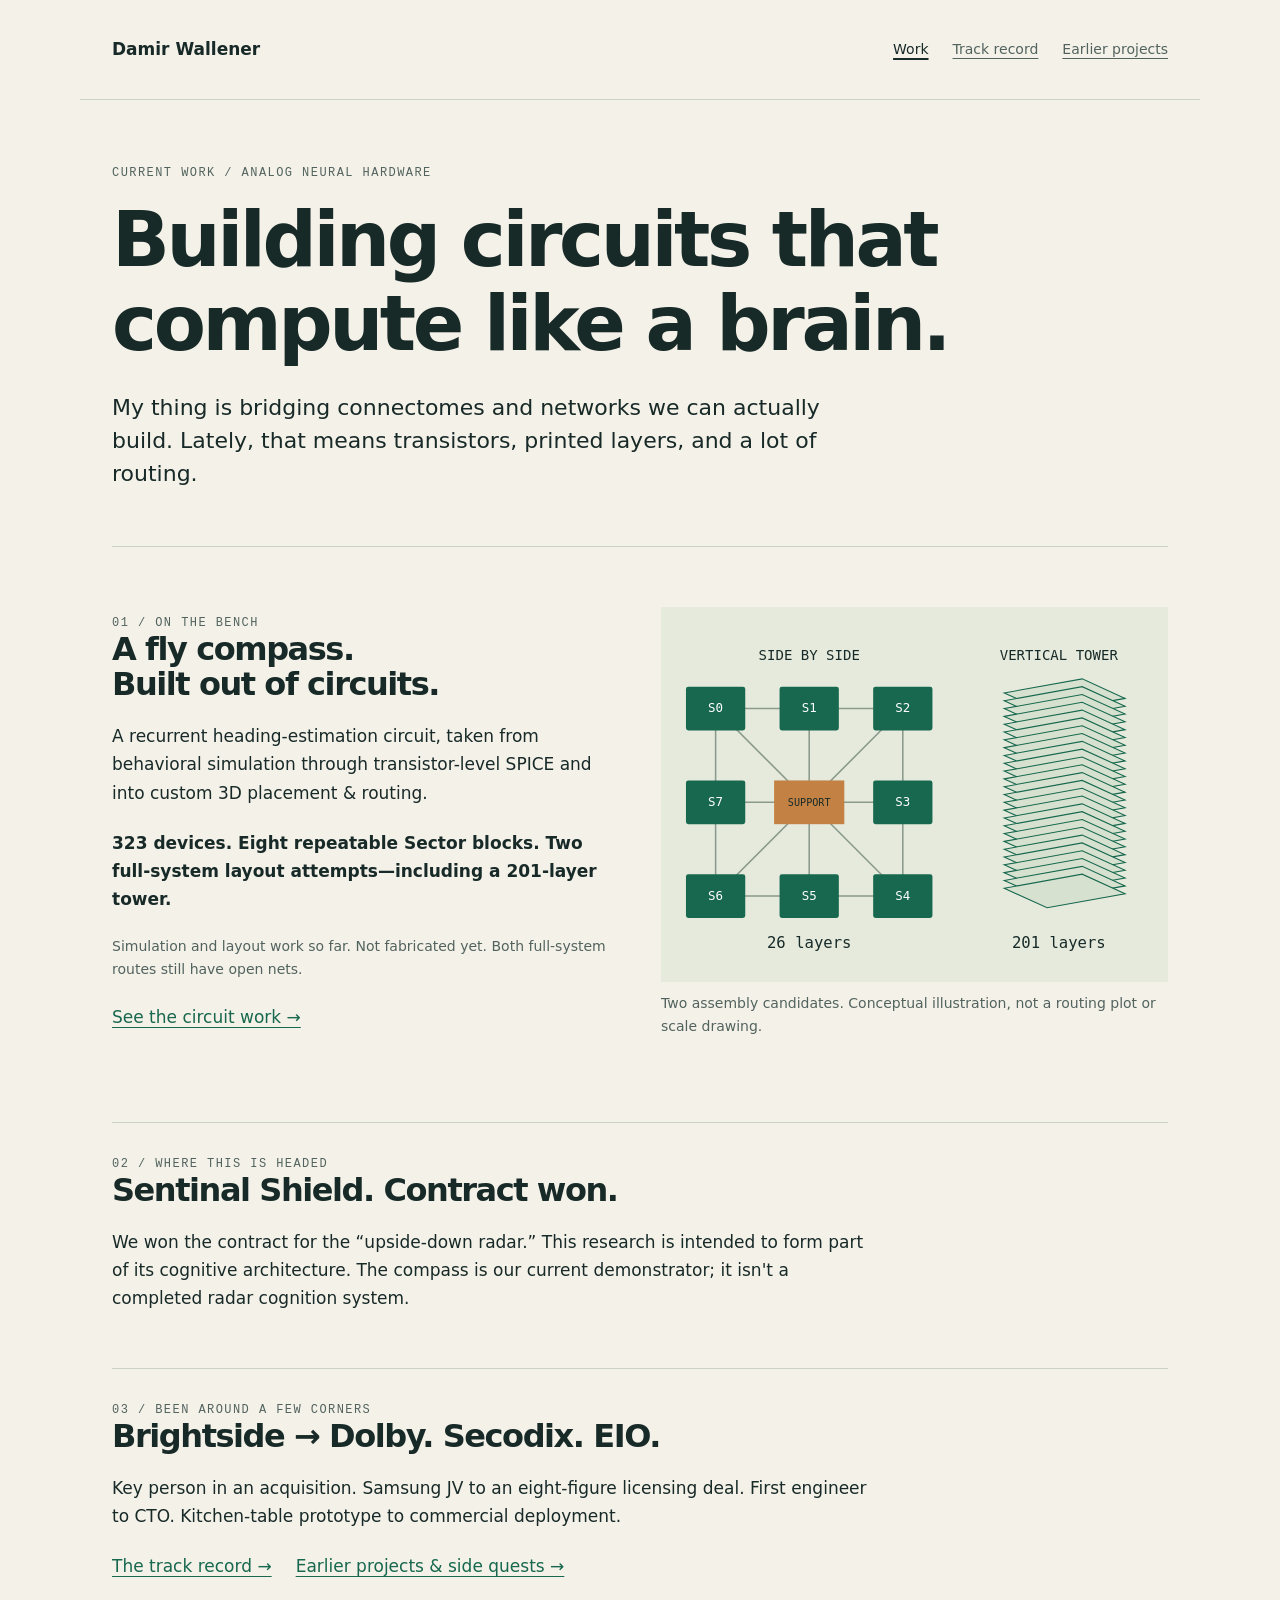
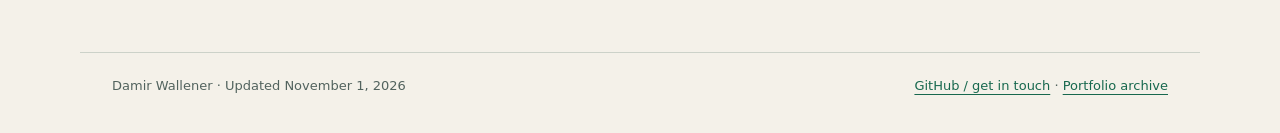
==== index.html @ 6c891ca7 "Feature 3D circuit work and organize portfolio into focused pages" ====
<!doctype html><html lang="en"><head><meta charset="utf-8"><meta name="viewport" content="width=device-width, initial-scale=1"><meta name="description" content="Damir Wallener — engineering, startups, analog neural circuits and the work that came before."><title>Work · Damir Wallener</title><link rel="stylesheet" href="assets/site.css"></head><body><a class="skip" href="#main">Skip to content</a><header><a class="name" href="index.html">Damir Wallener</a><nav aria-label="Main navigation"><a href="index.html" aria-current="page">Work</a><a href="experience.html">Track record</a><a href="projects.html">Earlier projects</a></nav></header><main id="main"><div class="eyebrow">Current work / analog neural hardware</div><h1>Building circuits that<br>compute like a brain.</h1><p class="lead">My thing is bridging connectomes and networks we can actually build. Lately, that means transistors, printed layers, and a lot of routing.</p><section class="section feature"><div><div class="eyebrow">01 / On the bench</div><h2>A fly compass.<br>Built out of circuits.</h2><p>A recurrent heading-estimation circuit, taken from behavioral simulation through transistor-level SPICE and into custom 3D placement &amp; routing.</p><p><strong>323 devices. Eight repeatable Sector blocks. Two full-system layout attempts—including a 201-layer tower.</strong></p><p class="small">Simulation and layout work so far. Not fabricated yet. Both full-system routes still have open nets.</p><a href="circuits.html">See the circuit work →</a></div><figure><img src="assets/assembly-concept.svg" alt="Conceptual comparison: eight Sector stacks around shared support, and a vertical tower."><figcaption>Two assembly candidates. Conceptual illustration, not a routing plot or scale drawing.</figcaption></figure></section><section class="section"><div class="eyebrow">02 / Where this is headed</div><h2>Sentinal Shield. Contract won.</h2><p>We won the contract for the “upside-down radar.” This research is intended to form part of its cognitive architecture. The compass is our current demonstrator; it isn't a completed radar cognition system.</p></section><section class="section"><div class="eyebrow">03 / Been around a few corners</div><h2>Brightside → Dolby. Secodix. EIO.</h2><p>Key person in an acquisition. Samsung JV to an eight-figure licensing deal. First engineer to CTO. Kitchen-table prototype to commercial deployment.</p><div class="links"><a href="experience.html">The track record →</a><a href="projects.html">Earlier projects &amp; side quests →</a></div></section></main><footer><span>Damir Wallener · Updated November 1, 2026</span><span><a href="https://github.com/dwallener">GitHub / get in touch</a> · <a href="archive.html">Portfolio archive</a></span></footer></body></html>
---- assets/site.css ----
:root{--paper:#f4f1e9;--ink:#182a28;--muted:#52635e;--line:#ccd2c9;--accent:#17684e}*{box-sizing:border-box}body{margin:0;background:var(--paper);color:var(--ink);font:17px/1.65 system-ui,-apple-system,sans-serif}a{color:var(--accent);text-underline-offset:4px}a:hover{text-decoration-thickness:2px}a:focus-visible{outline:3px solid #b35f22;outline-offset:5px}.skip{position:absolute;left:16px;top:-100px}.skip:focus{top:12px;background:var(--paper);padding:12px}header,main,footer{max-width:1120px;margin:auto;padding:0 32px}header{display:flex;justify-content:space-between;align-items:center;gap:24px;min-height:100px;border-bottom:1px solid var(--line)}.name{color:var(--ink);font-weight:750;text-decoration:none}nav{display:flex;gap:24px;font-size:14px}nav a{color:var(--muted)}nav a[aria-current]{color:var(--ink);text-decoration-thickness:2px}main{padding-top:64px;padding-bottom:72px}h1,h2,h3{line-height:1.1;letter-spacing:-.045em}h1{font-size:clamp(42px,6vw,76px);font-weight:650;margin:16px 0 26px;max-width:950px}h2{font-size:32px;margin:0 0 20px}h3{font-size:23px;margin:0 0 12px}p{max-width:760px;margin:0 0 22px}.lead{font-size:22px;line-height:1.5;max-width:760px}.eyebrow{font:12px/1.5 ui-monospace,monospace;letter-spacing:.12em;text-transform:uppercase;color:var(--muted)}.section{border-top:1px solid var(--line);margin-top:56px;padding-top:32px}.feature{display:grid;grid-template-columns:1fr 1fr;gap:42px;align-items:center}.feature img{width:100%;display:block}.links{display:flex;gap:24px;flex-wrap:wrap}.note{border-left:3px solid var(--accent);padding:16px 22px;background:#e9eee5}.note p:last-child{margin-bottom:0}.small,figcaption{font-size:14px;color:var(--muted)}figure{margin:28px 0}figure img{max-width:100%;height:auto}figcaption{margin-top:10px}.rows article{display:grid;grid-template-columns:240px 1fr;gap:36px;padding:28px 0;border-top:1px solid var(--line)}.rows article p:last-child{margin-bottom:0}.rows article h3{font-size:23px}table{border-collapse:collapse;width:100%;max-width:850px;font-size:16px}th,td{text-align:left;border-bottom:1px solid var(--line);padding:14px 12px 14px 0}th{font-weight:600}.table-wrap{overflow-x:auto}.breadcrumbs{font-size:14px;margin-bottom:24px}.archive{max-width:850px}.archive img{max-width:100%;height:auto}.archive pre{overflow:auto;padding:20px;background:#e6e8df;font-size:12px}.archive h2,.archive h3{margin-top:40px}.archive a{overflow-wrap:anywhere}footer{border-top:1px solid var(--line);padding-top:22px;padding-bottom:36px;display:flex;gap:20px;justify-content:space-between;font-size:13px;color:var(--muted)}@media(max-width:650px){header,main,footer{padding-left:20px;padding-right:20px}header{align-items:flex-start;flex-direction:column;justify-content:center;gap:10px;padding-top:20px;padding-bottom:20px}nav{gap:18px;flex-wrap:wrap}main{padding-top:36px}.feature{grid-template-columns:1fr;gap:20px}.rows article{grid-template-columns:1fr;gap:12px}.lead{font-size:20px}footer{flex-direction:column;gap:8px}h2{font-size:28px}}
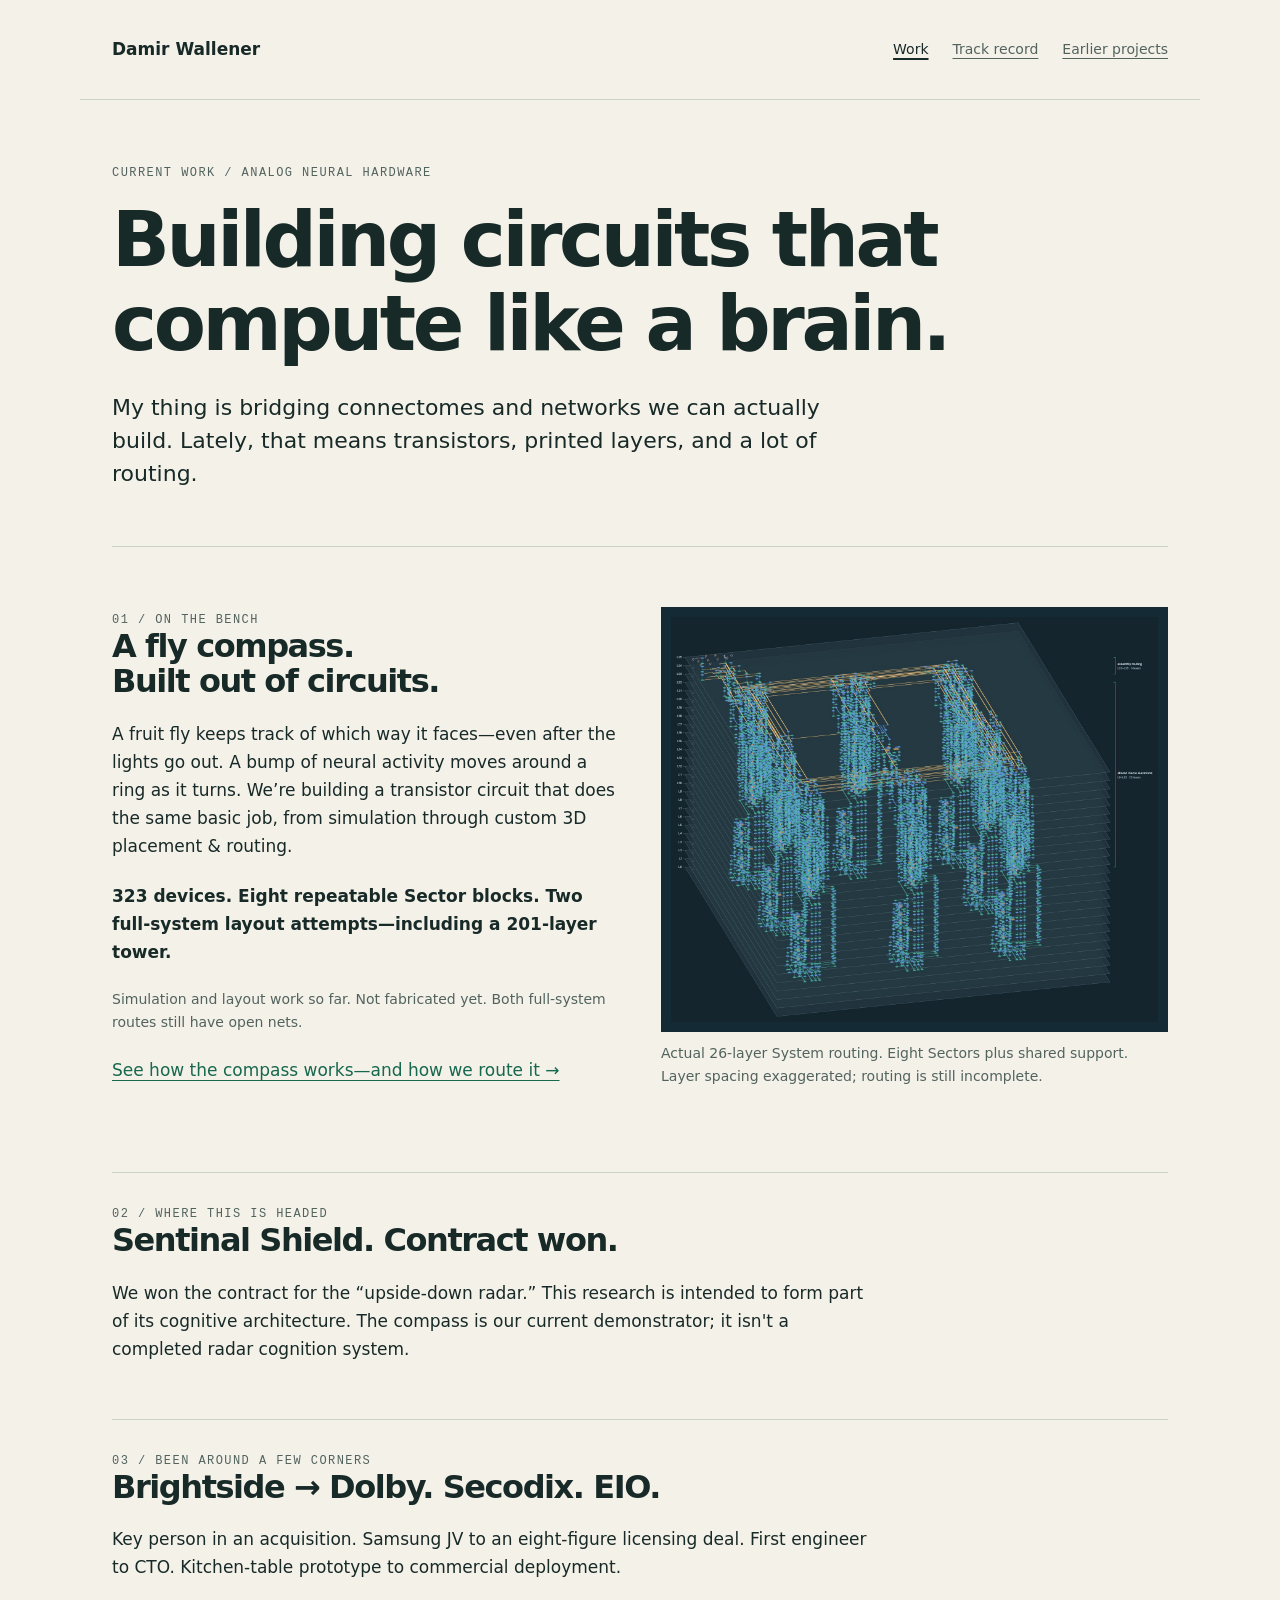
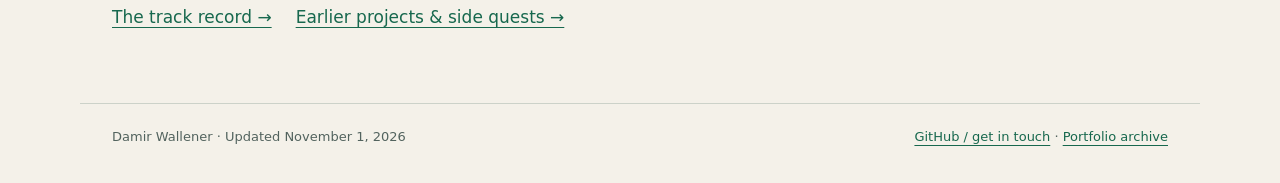
==== commit 1c7d499b: "Show routing hierarchy and explain the fly compass visually" ====
--- a/index.html
+++ b/index.html
@@ -1 +1 @@
-<!doctype html><html lang="en"><head><meta charset="utf-8"><meta name="viewport" content="width=device-width, initial-scale=1"><meta name="description" content="Damir Wallener — engineering, startups, analog neural circuits and the work that came before."><title>Work · Damir Wallener</title><link rel="stylesheet" href="assets/site.css"></head><body><a class="skip" href="#main">Skip to content</a><header><a class="name" href="index.html">Damir Wallener</a><nav aria-label="Main navigation"><a href="index.html" aria-current="page">Work</a><a href="experience.html">Track record</a><a href="projects.html">Earlier projects</a></nav></header><main id="main"><div class="eyebrow">Current work / analog neural hardware</div><h1>Building circuits that<br>compute like a brain.</h1><p class="lead">My thing is bridging connectomes and networks we can actually build. Lately, that means transistors, printed layers, and a lot of routing.</p><section class="section feature"><div><div class="eyebrow">01 / On the bench</div><h2>A fly compass.<br>Built out of circuits.</h2><p>A recurrent heading-estimation circuit, taken from behavioral simulation through transistor-level SPICE and into custom 3D placement &amp; routing.</p><p><strong>323 devices. Eight repeatable Sector blocks. Two full-system layout attempts—including a 201-layer tower.</strong></p><p class="small">Simulation and layout work so far. Not fabricated yet. Both full-system routes still have open nets.</p><a href="circuits.html">See the circuit work →</a></div><figure><img src="assets/assembly-concept.svg" alt="Conceptual comparison: eight Sector stacks around shared support, and a vertical tower."><figcaption>Two assembly candidates. Conceptual illustration, not a routing plot or scale drawing.</figcaption></figure></section><section class="section"><div class="eyebrow">02 / Where this is headed</div><h2>Sentinal Shield. Contract won.</h2><p>We won the contract for the “upside-down radar.” This research is intended to form part of its cognitive architecture. The compass is our current demonstrator; it isn't a completed radar cognition system.</p></section><section class="section"><div class="eyebrow">03 / Been around a few corners</div><h2>Brightside → Dolby. Secodix. EIO.</h2><p>Key person in an acquisition. Samsung JV to an eight-figure licensing deal. First engineer to CTO. Kitchen-table prototype to commercial deployment.</p><div class="links"><a href="experience.html">The track record →</a><a href="projects.html">Earlier projects &amp; side quests →</a></div></section></main><footer><span>Damir Wallener · Updated November 1, 2026</span><span><a href="https://github.com/dwallener">GitHub / get in touch</a> · <a href="archive.html">Portfolio archive</a></span></footer></body></html>+<!doctype html><html lang="en"><head><meta charset="utf-8"><meta name="viewport" content="width=device-width, initial-scale=1"><meta name="description" content="Damir Wallener — engineering, startups, analog neural circuits and the work that came before."><title>Work · Damir Wallener</title><link rel="stylesheet" href="assets/site.css"></head><body><a class="skip" href="#main">Skip to content</a><header><a class="name" href="index.html">Damir Wallener</a><nav aria-label="Main navigation"><a href="index.html" aria-current="page">Work</a><a href="experience.html">Track record</a><a href="projects.html">Earlier projects</a></nav></header><main id="main"><div class="eyebrow">Current work / analog neural hardware</div><h1>Building circuits that<br>compute like a brain.</h1><p class="lead">My thing is bridging connectomes and networks we can actually build. Lately, that means transistors, printed layers, and a lot of routing.</p><section class="section feature"><div><div class="eyebrow">01 / On the bench</div><h2>A fly compass.<br>Built out of circuits.</h2><p>A fruit fly keeps track of which way it faces—even after the lights go out. A bump of neural activity moves around a ring as it turns. We’re building a transistor circuit that does the same basic job, from simulation through custom 3D placement &amp; routing.</p><p><strong>323 devices. Eight repeatable Sector blocks. Two full-system layout attempts—including a 201-layer tower.</strong></p><p class="small">Simulation and layout work so far. Not fabricated yet. Both full-system routes still have open nets.</p><a href="circuits.html">See how the compass works—and how we route it →</a></div><figure><img src="assets/route-system.png" alt="Actual place-and-route result: eight Sector stacks and shared support arranged side by side."><figcaption>Actual 26-layer System routing. Eight Sectors plus shared support. Layer spacing exaggerated; routing is still incomplete.</figcaption></figure></section><section class="section"><div class="eyebrow">02 / Where this is headed</div><h2>Sentinal Shield. Contract won.</h2><p>We won the contract for the “upside-down radar.” This research is intended to form part of its cognitive architecture. The compass is our current demonstrator; it isn't a completed radar cognition system.</p></section><section class="section"><div class="eyebrow">03 / Been around a few corners</div><h2>Brightside → Dolby. Secodix. EIO.</h2><p>Key person in an acquisition. Samsung JV to an eight-figure licensing deal. First engineer to CTO. Kitchen-table prototype to commercial deployment.</p><div class="links"><a href="experience.html">The track record →</a><a href="projects.html">Earlier projects &amp; side quests →</a></div></section></main><footer><span>Damir Wallener · Updated November 1, 2026</span><span><a href="https://github.com/dwallener">GitHub / get in touch</a> · <a href="archive.html">Portfolio archive</a></span></footer></body></html>
--- a/assets/site.css
+++ b/assets/site.css
@@ -1,2 +1,4 @@
 
 :root{--paper:#f4f1e9;--ink:#182a28;--muted:#52635e;--line:#ccd2c9;--accent:#17684e}*{box-sizing:border-box}body{margin:0;background:var(--paper);color:var(--ink);font:17px/1.65 system-ui,-apple-system,sans-serif}a{color:var(--accent);text-underline-offset:4px}a:hover{text-decoration-thickness:2px}a:focus-visible{outline:3px solid #b35f22;outline-offset:5px}.skip{position:absolute;left:16px;top:-100px}.skip:focus{top:12px;background:var(--paper);padding:12px}header,main,footer{max-width:1120px;margin:auto;padding:0 32px}header{display:flex;justify-content:space-between;align-items:center;gap:24px;min-height:100px;border-bottom:1px solid var(--line)}.name{color:var(--ink);font-weight:750;text-decoration:none}nav{display:flex;gap:24px;font-size:14px}nav a{color:var(--muted)}nav a[aria-current]{color:var(--ink);text-decoration-thickness:2px}main{padding-top:64px;padding-bottom:72px}h1,h2,h3{line-height:1.1;letter-spacing:-.045em}h1{font-size:clamp(42px,6vw,76px);font-weight:650;margin:16px 0 26px;max-width:950px}h2{font-size:32px;margin:0 0 20px}h3{font-size:23px;margin:0 0 12px}p{max-width:760px;margin:0 0 22px}.lead{font-size:22px;line-height:1.5;max-width:760px}.eyebrow{font:12px/1.5 ui-monospace,monospace;letter-spacing:.12em;text-transform:uppercase;color:var(--muted)}.section{border-top:1px solid var(--line);margin-top:56px;padding-top:32px}.feature{display:grid;grid-template-columns:1fr 1fr;gap:42px;align-items:center}.feature img{width:100%;display:block}.links{display:flex;gap:24px;flex-wrap:wrap}.note{border-left:3px solid var(--accent);padding:16px 22px;background:#e9eee5}.note p:last-child{margin-bottom:0}.small,figcaption{font-size:14px;color:var(--muted)}figure{margin:28px 0}figure img{max-width:100%;height:auto}figcaption{margin-top:10px}.rows article{display:grid;grid-template-columns:240px 1fr;gap:36px;padding:28px 0;border-top:1px solid var(--line)}.rows article p:last-child{margin-bottom:0}.rows article h3{font-size:23px}table{border-collapse:collapse;width:100%;max-width:850px;font-size:16px}th,td{text-align:left;border-bottom:1px solid var(--line);padding:14px 12px 14px 0}th{font-weight:600}.table-wrap{overflow-x:auto}.breadcrumbs{font-size:14px;margin-bottom:24px}.archive{max-width:850px}.archive img{max-width:100%;height:auto}.archive pre{overflow:auto;padding:20px;background:#e6e8df;font-size:12px}.archive h2,.archive h3{margin-top:40px}.archive a{overflow-wrap:anywhere}footer{border-top:1px solid var(--line);padding-top:22px;padding-bottom:36px;display:flex;gap:20px;justify-content:space-between;font-size:13px;color:var(--muted)}@media(max-width:650px){header,main,footer{padding-left:20px;padding-right:20px}header{align-items:flex-start;flex-direction:column;justify-content:center;gap:10px;padding-top:20px;padding-bottom:20px}nav{gap:18px;flex-wrap:wrap}main{padding-top:36px}.feature{grid-template-columns:1fr;gap:20px}.rows article{grid-template-columns:1fr;gap:12px}.lead{font-size:20px}footer{flex-direction:column;gap:8px}h2{font-size:28px}}
+
+.route-grid{display:grid;grid-template-columns:repeat(3,minmax(0,1fr));gap:24px;margin:32px 0}.route-grid h3{font-size:23px}.route-stat{font:14px ui-monospace,monospace}.route-image{display:flex;background:#142a34;align-items:center;justify-content:center;height:420px;padding:12px;margin:18px 0}.route-image img{width:100%;height:100%;object-fit:contain}.route-grid article>p:last-child{font-size:15px}.tower-detail{border-top:1px solid var(--line);padding-top:20px}.tower-detail summary{cursor:pointer;font-weight:650}.tower-detail img{display:block;max-height:900px;margin:auto;background:#142a34}.feature img[src*="route-"]{background:#142a34;padding:10px}@media(max-width:800px){.route-grid{grid-template-columns:1fr}.route-image{height:480px}}
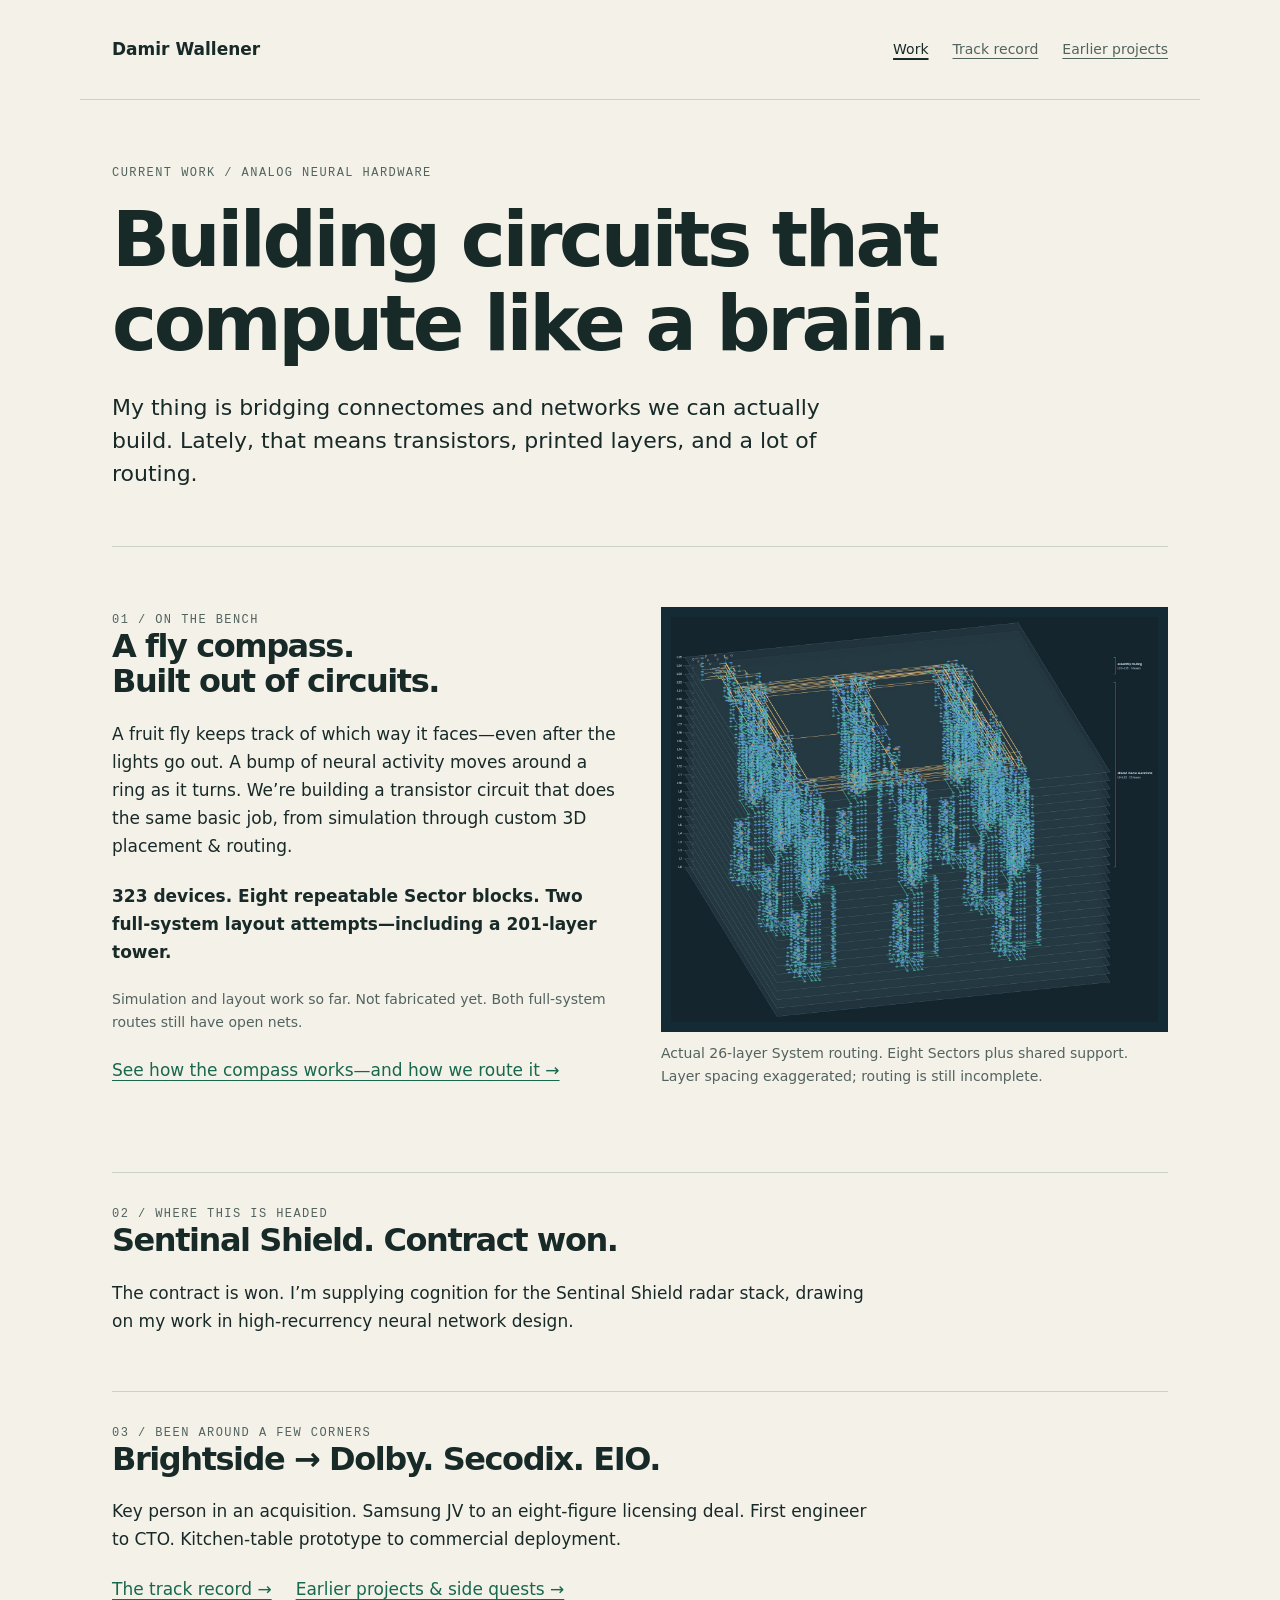
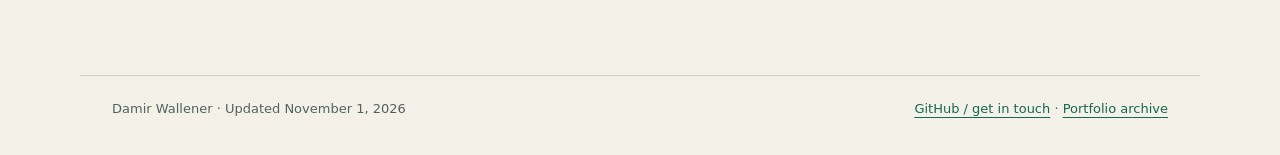
==== commit 8e20a93c: "Clarify contracted cognition role for Sentinal Shield" ====
--- a/index.html
+++ b/index.html
@@ -1 +1 @@
-<!doctype html><html lang="en"><head><meta charset="utf-8"><meta name="viewport" content="width=device-width, initial-scale=1"><meta name="description" content="Damir Wallener — engineering, startups, analog neural circuits and the work that came before."><title>Work · Damir Wallener</title><link rel="stylesheet" href="assets/site.css"></head><body><a class="skip" href="#main">Skip to content</a><header><a class="name" href="index.html">Damir Wallener</a><nav aria-label="Main navigation"><a href="index.html" aria-current="page">Work</a><a href="experience.html">Track record</a><a href="projects.html">Earlier projects</a></nav></header><main id="main"><div class="eyebrow">Current work / analog neural hardware</div><h1>Building circuits that<br>compute like a brain.</h1><p class="lead">My thing is bridging connectomes and networks we can actually build. Lately, that means transistors, printed layers, and a lot of routing.</p><section class="section feature"><div><div class="eyebrow">01 / On the bench</div><h2>A fly compass.<br>Built out of circuits.</h2><p>A fruit fly keeps track of which way it faces—even after the lights go out. A bump of neural activity moves around a ring as it turns. We’re building a transistor circuit that does the same basic job, from simulation through custom 3D placement &amp; routing.</p><p><strong>323 devices. Eight repeatable Sector blocks. Two full-system layout attempts—including a 201-layer tower.</strong></p><p class="small">Simulation and layout work so far. Not fabricated yet. Both full-system routes still have open nets.</p><a href="circuits.html">See how the compass works—and how we route it →</a></div><figure><img src="assets/route-system.png" alt="Actual place-and-route result: eight Sector stacks and shared support arranged side by side."><figcaption>Actual 26-layer System routing. Eight Sectors plus shared support. Layer spacing exaggerated; routing is still incomplete.</figcaption></figure></section><section class="section"><div class="eyebrow">02 / Where this is headed</div><h2>Sentinal Shield. Contract won.</h2><p>We won the contract for the “upside-down radar.” This research is intended to form part of its cognitive architecture. The compass is our current demonstrator; it isn't a completed radar cognition system.</p></section><section class="section"><div class="eyebrow">03 / Been around a few corners</div><h2>Brightside → Dolby. Secodix. EIO.</h2><p>Key person in an acquisition. Samsung JV to an eight-figure licensing deal. First engineer to CTO. Kitchen-table prototype to commercial deployment.</p><div class="links"><a href="experience.html">The track record →</a><a href="projects.html">Earlier projects &amp; side quests →</a></div></section></main><footer><span>Damir Wallener · Updated November 1, 2026</span><span><a href="https://github.com/dwallener">GitHub / get in touch</a> · <a href="archive.html">Portfolio archive</a></span></footer></body></html>+<!doctype html><html lang="en"><head><meta charset="utf-8"><meta name="viewport" content="width=device-width, initial-scale=1"><meta name="description" content="Damir Wallener — engineering, startups, analog neural circuits and the work that came before."><title>Work · Damir Wallener</title><link rel="stylesheet" href="assets/site.css?v=3"></head><body><a class="skip" href="#main">Skip to content</a><header><a class="name" href="index.html">Damir Wallener</a><nav aria-label="Main navigation"><a href="index.html" aria-current="page">Work</a><a href="experience.html">Track record</a><a href="projects.html">Earlier projects</a></nav></header><main id="main"><div class="eyebrow">Current work / analog neural hardware</div><h1>Building circuits that<br>compute like a brain.</h1><p class="lead">My thing is bridging connectomes and networks we can actually build. Lately, that means transistors, printed layers, and a lot of routing.</p><section class="section feature"><div><div class="eyebrow">01 / On the bench</div><h2>A fly compass.<br>Built out of circuits.</h2><p>A fruit fly keeps track of which way it faces—even after the lights go out. A bump of neural activity moves around a ring as it turns. We’re building a transistor circuit that does the same basic job, from simulation through custom 3D placement &amp; routing.</p><p><strong>323 devices. Eight repeatable Sector blocks. Two full-system layout attempts—including a 201-layer tower.</strong></p><p class="small">Simulation and layout work so far. Not fabricated yet. Both full-system routes still have open nets.</p><a href="circuits.html">See how the compass works—and how we route it →</a></div><figure><img src="assets/route-system.png" alt="Actual place-and-route result: eight Sector stacks and shared support arranged side by side."><figcaption>Actual 26-layer System routing. Eight Sectors plus shared support. Layer spacing exaggerated; routing is still incomplete.</figcaption></figure></section><section class="section"><div class="eyebrow">02 / Where this is headed</div><h2>Sentinal Shield. Contract won.</h2><p>The contract is won. I’m supplying cognition for the Sentinal Shield radar stack, drawing on my work in high-recurrency neural network design.</p></section><section class="section"><div class="eyebrow">03 / Been around a few corners</div><h2>Brightside → Dolby. Secodix. EIO.</h2><p>Key person in an acquisition. Samsung JV to an eight-figure licensing deal. First engineer to CTO. Kitchen-table prototype to commercial deployment.</p><div class="links"><a href="experience.html">The track record →</a><a href="projects.html">Earlier projects &amp; side quests →</a></div></section></main><footer><span>Damir Wallener · Updated November 1, 2026</span><span><a href="https://github.com/dwallener">GitHub / get in touch</a> · <a href="archive.html">Portfolio archive</a></span></footer></body></html>
--- a/assets/site.css
+++ b/assets/site.css
@@ -2,3 +2,5 @@
 :root{--paper:#f4f1e9;--ink:#182a28;--muted:#52635e;--line:#ccd2c9;--accent:#17684e}*{box-sizing:border-box}body{margin:0;background:var(--paper);color:var(--ink);font:17px/1.65 system-ui,-apple-system,sans-serif}a{color:var(--accent);text-underline-offset:4px}a:hover{text-decoration-thickness:2px}a:focus-visible{outline:3px solid #b35f22;outline-offset:5px}.skip{position:absolute;left:16px;top:-100px}.skip:focus{top:12px;background:var(--paper);padding:12px}header,main,footer{max-width:1120px;margin:auto;padding:0 32px}header{display:flex;justify-content:space-between;align-items:center;gap:24px;min-height:100px;border-bottom:1px solid var(--line)}.name{color:var(--ink);font-weight:750;text-decoration:none}nav{display:flex;gap:24px;font-size:14px}nav a{color:var(--muted)}nav a[aria-current]{color:var(--ink);text-decoration-thickness:2px}main{padding-top:64px;padding-bottom:72px}h1,h2,h3{line-height:1.1;letter-spacing:-.045em}h1{font-size:clamp(42px,6vw,76px);font-weight:650;margin:16px 0 26px;max-width:950px}h2{font-size:32px;margin:0 0 20px}h3{font-size:23px;margin:0 0 12px}p{max-width:760px;margin:0 0 22px}.lead{font-size:22px;line-height:1.5;max-width:760px}.eyebrow{font:12px/1.5 ui-monospace,monospace;letter-spacing:.12em;text-transform:uppercase;color:var(--muted)}.section{border-top:1px solid var(--line);margin-top:56px;padding-top:32px}.feature{display:grid;grid-template-columns:1fr 1fr;gap:42px;align-items:center}.feature img{width:100%;display:block}.links{display:flex;gap:24px;flex-wrap:wrap}.note{border-left:3px solid var(--accent);padding:16px 22px;background:#e9eee5}.note p:last-child{margin-bottom:0}.small,figcaption{font-size:14px;color:var(--muted)}figure{margin:28px 0}figure img{max-width:100%;height:auto}figcaption{margin-top:10px}.rows article{display:grid;grid-template-columns:240px 1fr;gap:36px;padding:28px 0;border-top:1px solid var(--line)}.rows article p:last-child{margin-bottom:0}.rows article h3{font-size:23px}table{border-collapse:collapse;width:100%;max-width:850px;font-size:16px}th,td{text-align:left;border-bottom:1px solid var(--line);padding:14px 12px 14px 0}th{font-weight:600}.table-wrap{overflow-x:auto}.breadcrumbs{font-size:14px;margin-bottom:24px}.archive{max-width:850px}.archive img{max-width:100%;height:auto}.archive pre{overflow:auto;padding:20px;background:#e6e8df;font-size:12px}.archive h2,.archive h3{margin-top:40px}.archive a{overflow-wrap:anywhere}footer{border-top:1px solid var(--line);padding-top:22px;padding-bottom:36px;display:flex;gap:20px;justify-content:space-between;font-size:13px;color:var(--muted)}@media(max-width:650px){header,main,footer{padding-left:20px;padding-right:20px}header{align-items:flex-start;flex-direction:column;justify-content:center;gap:10px;padding-top:20px;padding-bottom:20px}nav{gap:18px;flex-wrap:wrap}main{padding-top:36px}.feature{grid-template-columns:1fr;gap:20px}.rows article{grid-template-columns:1fr;gap:12px}.lead{font-size:20px}footer{flex-direction:column;gap:8px}h2{font-size:28px}}
 
 .route-grid{display:grid;grid-template-columns:repeat(3,minmax(0,1fr));gap:24px;margin:32px 0}.route-grid h3{font-size:23px}.route-stat{font:14px ui-monospace,monospace}.route-image{display:flex;background:#142a34;align-items:center;justify-content:center;height:420px;padding:12px;margin:18px 0}.route-image img{width:100%;height:100%;object-fit:contain}.route-grid article>p:last-child{font-size:15px}.tower-detail{border-top:1px solid var(--line);padding-top:20px}.tower-detail summary{cursor:pointer;font-weight:650}.tower-detail img{display:block;max-height:900px;margin:auto;background:#142a34}.feature img[src*="route-"]{background:#142a34;padding:10px}@media(max-width:800px){.route-grid{grid-template-columns:1fr}.route-image{height:480px}}
+
+.layer-structure{margin:32px 0 40px;padding:28px 0;border-top:1px solid var(--line);border-bottom:1px solid var(--line)}.layer-structure figure img{display:block;width:100%}
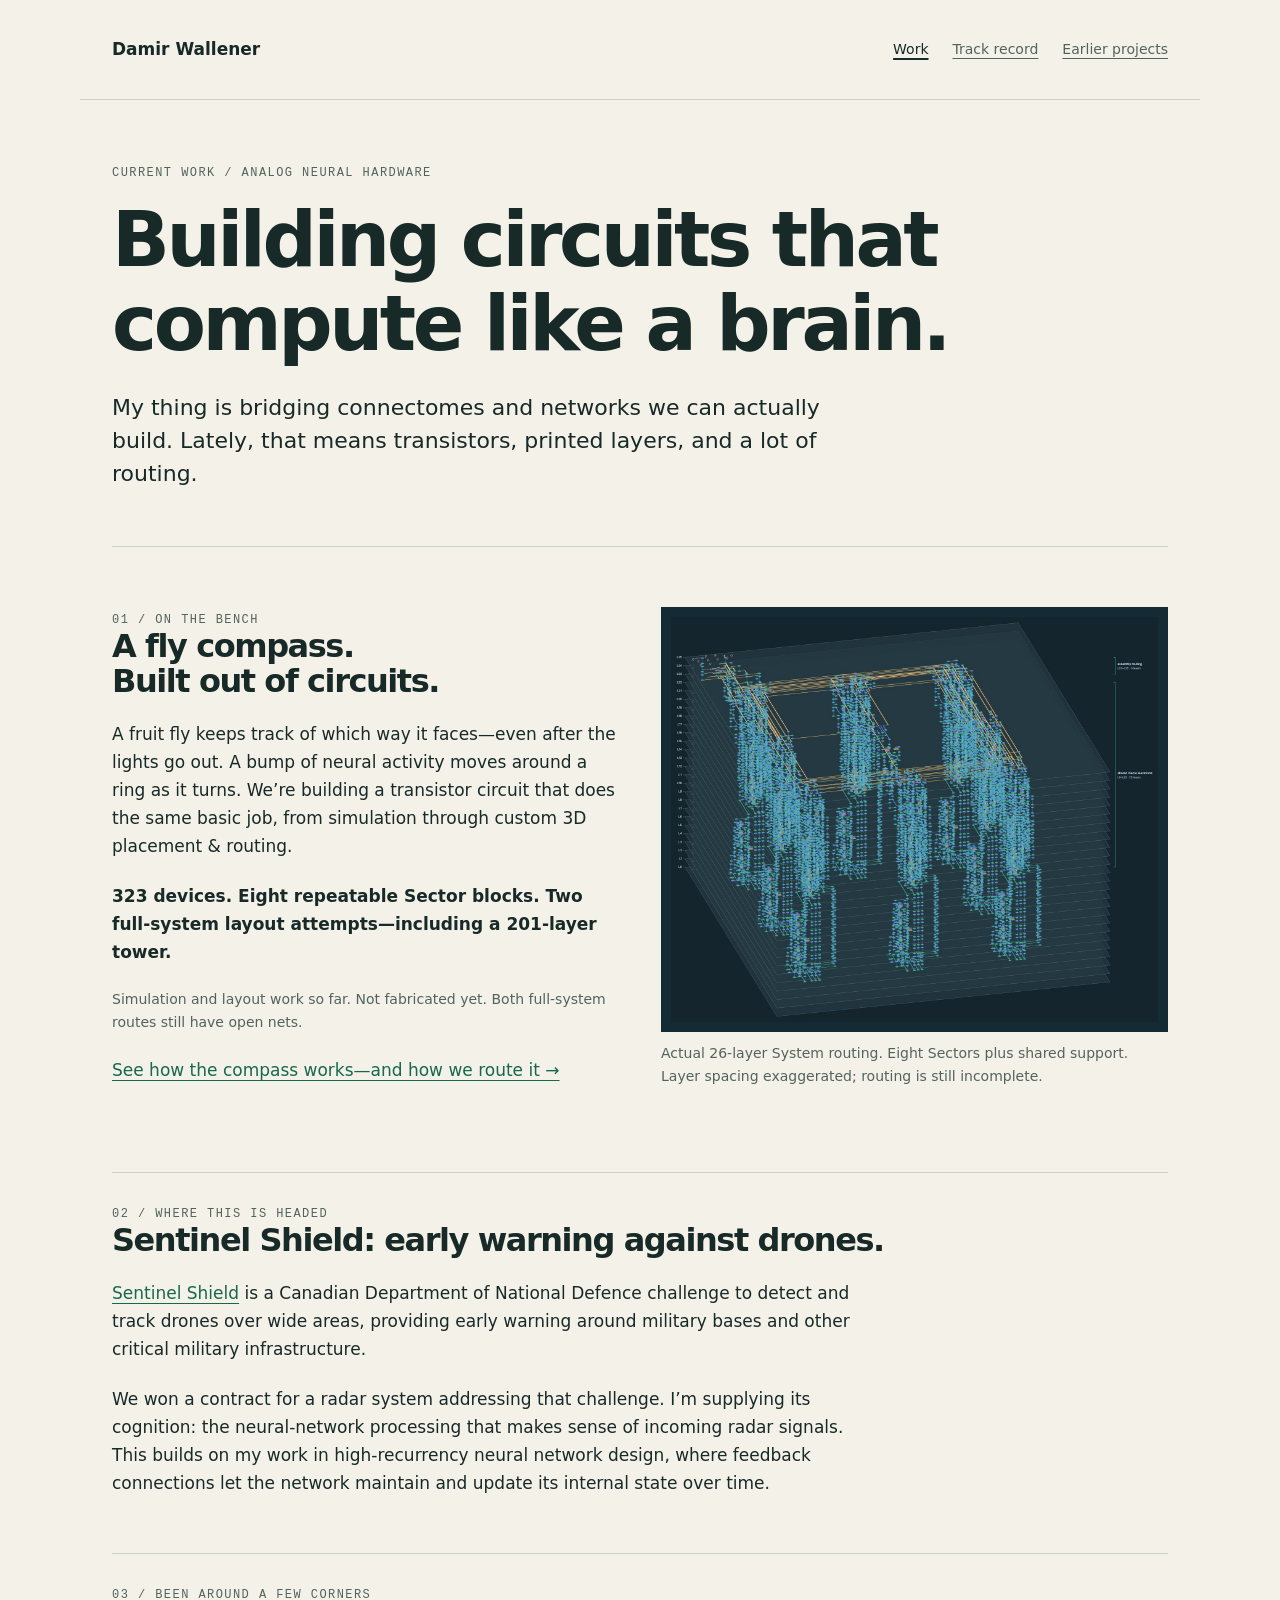
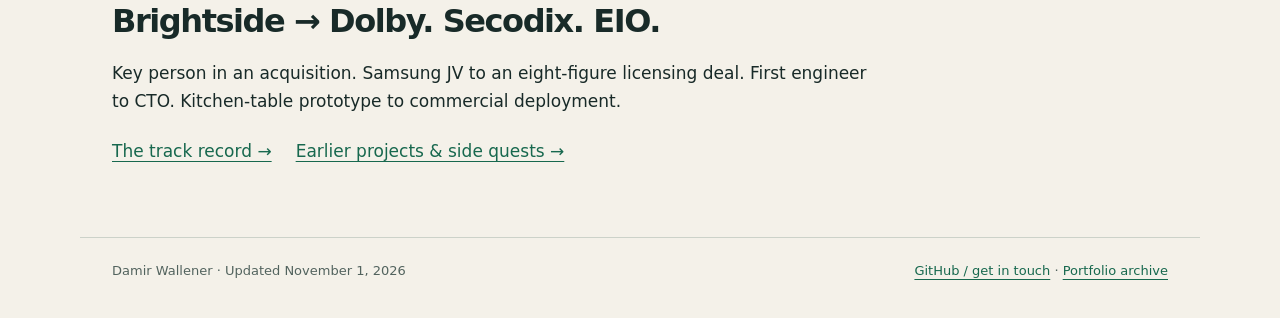
==== commit 5e4a436d: "Explain Sentinel Shield challenge and contracted radar cognition role" ====
--- a/index.html
+++ b/index.html
@@ -1 +1 @@
-<!doctype html><html lang="en"><head><meta charset="utf-8"><meta name="viewport" content="width=device-width, initial-scale=1"><meta name="description" content="Damir Wallener — engineering, startups, analog neural circuits and the work that came before."><title>Work · Damir Wallener</title><link rel="stylesheet" href="assets/site.css?v=3"></head><body><a class="skip" href="#main">Skip to content</a><header><a class="name" href="index.html">Damir Wallener</a><nav aria-label="Main navigation"><a href="index.html" aria-current="page">Work</a><a href="experience.html">Track record</a><a href="projects.html">Earlier projects</a></nav></header><main id="main"><div class="eyebrow">Current work / analog neural hardware</div><h1>Building circuits that<br>compute like a brain.</h1><p class="lead">My thing is bridging connectomes and networks we can actually build. Lately, that means transistors, printed layers, and a lot of routing.</p><section class="section feature"><div><div class="eyebrow">01 / On the bench</div><h2>A fly compass.<br>Built out of circuits.</h2><p>A fruit fly keeps track of which way it faces—even after the lights go out. A bump of neural activity moves around a ring as it turns. We’re building a transistor circuit that does the same basic job, from simulation through custom 3D placement &amp; routing.</p><p><strong>323 devices. Eight repeatable Sector blocks. Two full-system layout attempts—including a 201-layer tower.</strong></p><p class="small">Simulation and layout work so far. Not fabricated yet. Both full-system routes still have open nets.</p><a href="circuits.html">See how the compass works—and how we route it →</a></div><figure><img src="assets/route-system.png" alt="Actual place-and-route result: eight Sector stacks and shared support arranged side by side."><figcaption>Actual 26-layer System routing. Eight Sectors plus shared support. Layer spacing exaggerated; routing is still incomplete.</figcaption></figure></section><section class="section"><div class="eyebrow">02 / Where this is headed</div><h2>Sentinal Shield. Contract won.</h2><p>The contract is won. I’m supplying cognition for the Sentinal Shield radar stack, drawing on my work in high-recurrency neural network design.</p></section><section class="section"><div class="eyebrow">03 / Been around a few corners</div><h2>Brightside → Dolby. Secodix. EIO.</h2><p>Key person in an acquisition. Samsung JV to an eight-figure licensing deal. First engineer to CTO. Kitchen-table prototype to commercial deployment.</p><div class="links"><a href="experience.html">The track record →</a><a href="projects.html">Earlier projects &amp; side quests →</a></div></section></main><footer><span>Damir Wallener · Updated November 1, 2026</span><span><a href="https://github.com/dwallener">GitHub / get in touch</a> · <a href="archive.html">Portfolio archive</a></span></footer></body></html>+<!doctype html><html lang="en"><head><meta charset="utf-8"><meta name="viewport" content="width=device-width, initial-scale=1"><meta name="description" content="Damir Wallener — engineering, startups, analog neural circuits and the work that came before."><title>Work · Damir Wallener</title><link rel="stylesheet" href="assets/site.css?v=3"></head><body><a class="skip" href="#main">Skip to content</a><header><a class="name" href="index.html">Damir Wallener</a><nav aria-label="Main navigation"><a href="index.html" aria-current="page">Work</a><a href="experience.html">Track record</a><a href="projects.html">Earlier projects</a></nav></header><main id="main"><div class="eyebrow">Current work / analog neural hardware</div><h1>Building circuits that<br>compute like a brain.</h1><p class="lead">My thing is bridging connectomes and networks we can actually build. Lately, that means transistors, printed layers, and a lot of routing.</p><section class="section feature"><div><div class="eyebrow">01 / On the bench</div><h2>A fly compass.<br>Built out of circuits.</h2><p>A fruit fly keeps track of which way it faces—even after the lights go out. A bump of neural activity moves around a ring as it turns. We’re building a transistor circuit that does the same basic job, from simulation through custom 3D placement &amp; routing.</p><p><strong>323 devices. Eight repeatable Sector blocks. Two full-system layout attempts—including a 201-layer tower.</strong></p><p class="small">Simulation and layout work so far. Not fabricated yet. Both full-system routes still have open nets.</p><a href="circuits.html">See how the compass works—and how we route it →</a></div><figure><img src="assets/route-system.png" alt="Actual place-and-route result: eight Sector stacks and shared support arranged side by side."><figcaption>Actual 26-layer System routing. Eight Sectors plus shared support. Layer spacing exaggerated; routing is still incomplete.</figcaption></figure></section><section class="section"><div class="eyebrow">02 / Where this is headed</div><h2>Sentinel Shield: early warning against drones.</h2><p><a href="https://www.canada.ca/en/department-national-defence/programs/defence-ideas/element/point/challenges/sentinel-shield-wide-area-detection-for-early-warning-against-uncrewed-aerial-systems.html">Sentinel Shield</a> is a Canadian Department of National Defence challenge to detect and track drones over wide areas, providing early warning around military bases and other critical military infrastructure.</p><p>We won a contract for a radar system addressing that challenge. I’m supplying its cognition: the neural-network processing that makes sense of incoming radar signals. This builds on my work in high-recurrency neural network design, where feedback connections let the network maintain and update its internal state over time.</p></section><section class="section"><div class="eyebrow">03 / Been around a few corners</div><h2>Brightside → Dolby. Secodix. EIO.</h2><p>Key person in an acquisition. Samsung JV to an eight-figure licensing deal. First engineer to CTO. Kitchen-table prototype to commercial deployment.</p><div class="links"><a href="experience.html">The track record →</a><a href="projects.html">Earlier projects &amp; side quests →</a></div></section></main><footer><span>Damir Wallener · Updated November 1, 2026</span><span><a href="https://github.com/dwallener">GitHub / get in touch</a> · <a href="archive.html">Portfolio archive</a></span></footer></body></html>
